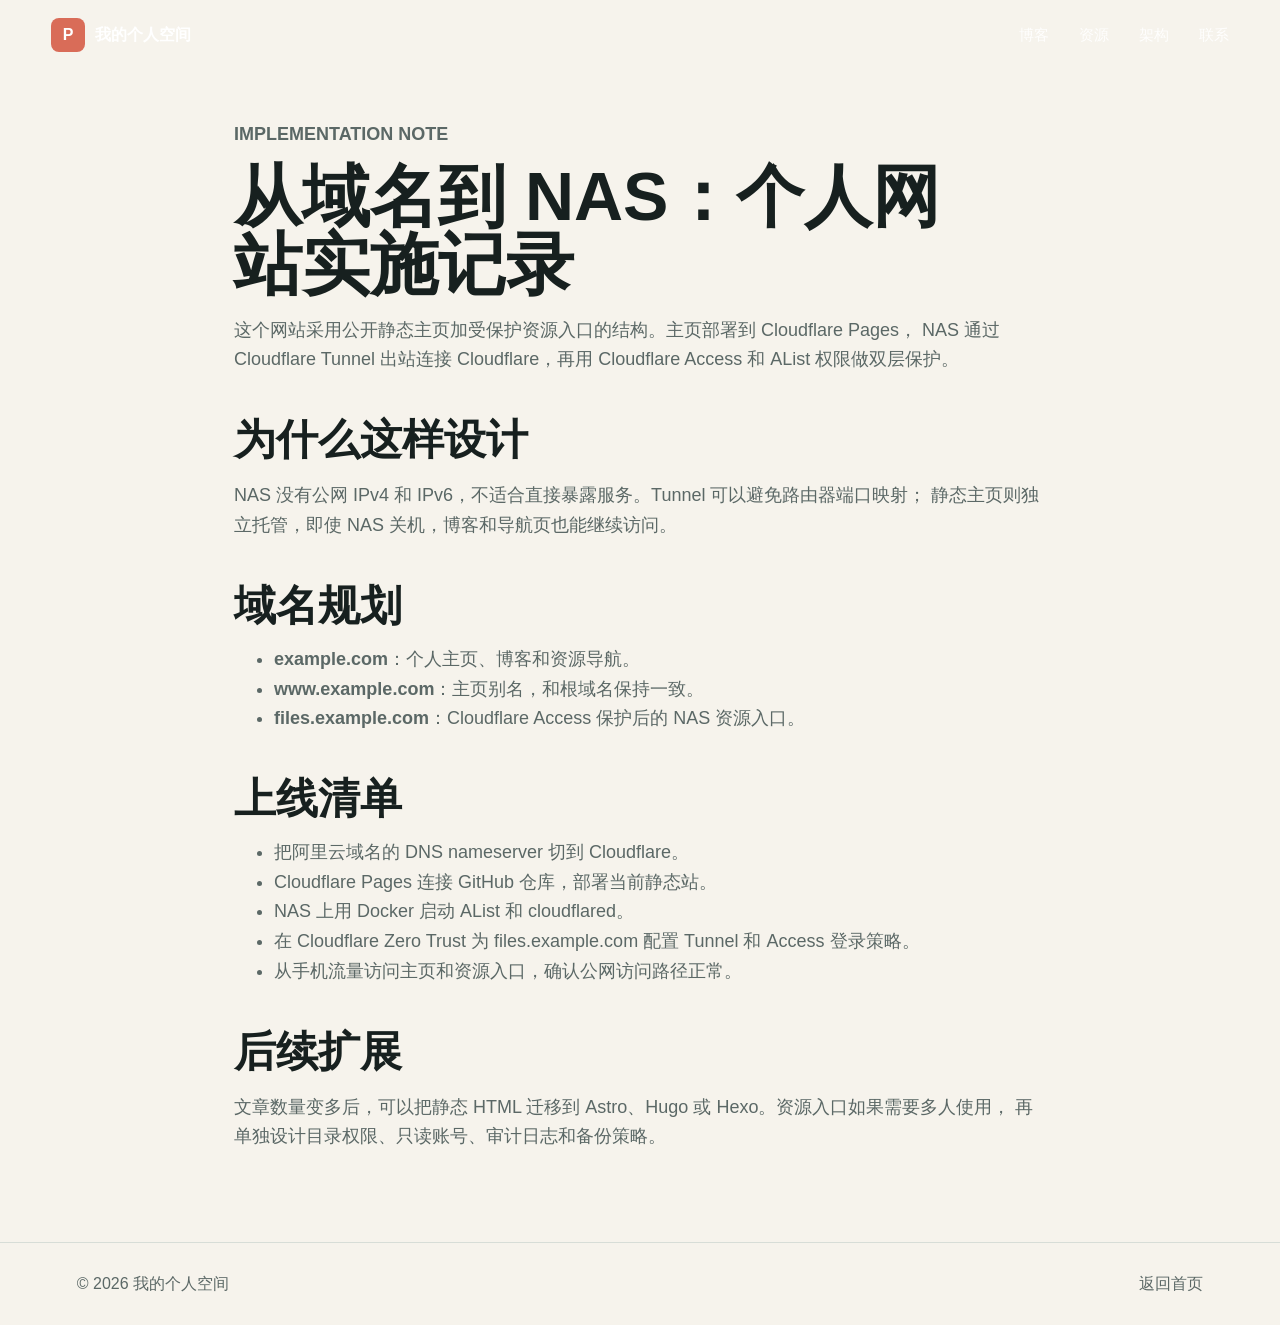
==== posts/domain-nas-site.html @ 6c59c8fc "Implement personal site deployment baseline" ====
﻿<!doctype html>
<html lang="zh-CN">
<head>
  <meta charset="utf-8">
  <meta name="viewport" content="width=device-width, initial-scale=1">
  <meta name="description" content="个人网站、Cloudflare Pages、Cloudflare Tunnel、NAS 与 AList 的实施记录。">
  <title>从域名到 NAS：个人网站实施记录</title>
  <link rel="stylesheet" href="../styles.css">
  <style>
    .article {
      max-width: 860px;
      margin: 0 auto;
      padding: 120px 24px 72px;
    }

    .article h1 {
      color: var(--ink);
      font-size: clamp(36px, 6vw, 68px);
    }

    .article p,
    .article li {
      color: var(--muted);
      font-size: 18px;
    }

    .article a {
      color: var(--teal-dark);
      font-weight: 800;
    }

    .article-section {
      margin-top: 42px;
    }

    .article-section h2 {
      font-size: clamp(26px, 4vw, 42px);
    }
  </style>
</head>
<body>
  <header class="site-header is-scrolled" aria-label="主导航">
    <a class="brand" href="../index.html#home" aria-label="返回首页">
      <span class="brand-mark">P</span>
      <span class="brand-text">我的个人空间</span>
    </a>
    <nav class="nav-links" aria-label="页面导航">
      <a href="../index.html#blog">博客</a>
      <a href="../index.html#resources">资源</a>
      <a href="../index.html#deploy">架构</a>
      <a href="../index.html#contact">联系</a>
    </nav>
  </header>

  <main class="article">
    <p class="eyebrow">Implementation note</p>
    <h1>从域名到 NAS：个人网站实施记录</h1>
    <p>
      这个网站采用公开静态主页加受保护资源入口的结构。主页部署到 Cloudflare Pages，
      NAS 通过 Cloudflare Tunnel 出站连接 Cloudflare，再用 Cloudflare Access 和 AList 权限做双层保护。
    </p>

    <section class="article-section">
      <h2>为什么这样设计</h2>
      <p>
        NAS 没有公网 IPv4 和 IPv6，不适合直接暴露服务。Tunnel 可以避免路由器端口映射；
        静态主页则独立托管，即使 NAS 关机，博客和导航页也能继续访问。
      </p>
    </section>

    <section class="article-section">
      <h2>域名规划</h2>
      <ul>
        <li><strong>example.com</strong>：个人主页、博客和资源导航。</li>
        <li><strong>www.example.com</strong>：主页别名，和根域名保持一致。</li>
        <li><strong>files.example.com</strong>：Cloudflare Access 保护后的 NAS 资源入口。</li>
      </ul>
    </section>

    <section class="article-section">
      <h2>上线清单</h2>
      <ul>
        <li>把阿里云域名的 DNS nameserver 切到 Cloudflare。</li>
        <li>Cloudflare Pages 连接 GitHub 仓库，部署当前静态站。</li>
        <li>NAS 上用 Docker 启动 AList 和 cloudflared。</li>
        <li>在 Cloudflare Zero Trust 为 files.example.com 配置 Tunnel 和 Access 登录策略。</li>
        <li>从手机流量访问主页和资源入口，确认公网访问路径正常。</li>
      </ul>
    </section>

    <section class="article-section">
      <h2>后续扩展</h2>
      <p>
        文章数量变多后，可以把静态 HTML 迁移到 Astro、Hugo 或 Hexo。资源入口如果需要多人使用，
        再单独设计目录权限、只读账号、审计日志和备份策略。
      </p>
    </section>
  </main>

  <footer class="site-footer">
    <span>&copy; <span id="year"></span> 我的个人空间</span>
    <a href="../index.html#home">返回首页</a>
  </footer>

  <script src="../script.js"></script>
</body>
</html>
---- styles.css ----
﻿:root {
  color-scheme: light;
  --ink: #17201f;
  --muted: #5b6866;
  --paper: #f6f3ec;
  --panel: #ffffff;
  --mist: #e8efeb;
  --teal: #0f766e;
  --teal-dark: #0b4f4a;
  --coral: #d96c58;
  --line: #d7ddd7;
  --shadow: 0 18px 46px rgba(22, 34, 31, 0.13);
}

* {
  box-sizing: border-box;
}

html {
  scroll-behavior: smooth;
}

body {
  margin: 0;
  font-family: Inter, "Segoe UI", "Microsoft YaHei", Arial, sans-serif;
  color: var(--ink);
  background: var(--paper);
  line-height: 1.65;
}

a {
  color: inherit;
  text-decoration: none;
}

.site-header {
  position: fixed;
  z-index: 20;
  top: 0;
  left: 0;
  right: 0;
  display: flex;
  align-items: center;
  justify-content: space-between;
  gap: 24px;
  padding: 18px clamp(18px, 4vw, 56px);
  color: #fff;
  transition: background 180ms ease, box-shadow 180ms ease, color 180ms ease;
}

.site-header.is-scrolled {
  color: var(--ink);
  background: rgba(246, 243, 236, 0.93);
  box-shadow: 0 1px 0 rgba(24, 32, 31, 0.08);
  backdrop-filter: blur(14px);
}

.brand {
  display: inline-flex;
  align-items: center;
  gap: 10px;
  min-width: 0;
  font-weight: 800;
}

.brand-mark {
  display: grid;
  place-items: center;
  width: 34px;
  height: 34px;
  border-radius: 8px;
  background: var(--coral);
  color: #fff;
}

.brand-text {
  white-space: nowrap;
}

.nav-links {
  display: flex;
  align-items: center;
  gap: clamp(12px, 2.8vw, 30px);
  font-size: 15px;
}

.nav-links a {
  opacity: 0.9;
}

.nav-links a:hover {
  opacity: 1;
}

.hero {
  position: relative;
  min-height: 92vh;
  display: grid;
  align-items: center;
  overflow: hidden;
  padding: 120px clamp(20px, 6vw, 84px) 64px;
}

.hero-image {
  position: absolute;
  inset: 0;
  width: 100%;
  height: 100%;
  object-fit: cover;
}

.hero-shade {
  position: absolute;
  inset: 0;
  background:
    linear-gradient(90deg, rgba(10, 25, 22, 0.92) 0%, rgba(10, 25, 22, 0.68) 46%, rgba(10, 25, 22, 0.18) 100%),
    linear-gradient(0deg, rgba(10, 25, 22, 0.42), rgba(10, 25, 22, 0.04));
}

.hero-content {
  position: relative;
  z-index: 1;
  max-width: 760px;
  color: #fff;
}

.eyebrow {
  margin: 0 0 12px;
  color: var(--coral);
  font-size: 13px;
  font-weight: 800;
  letter-spacing: 0;
  text-transform: uppercase;
}

h1,
h2,
h3,
p {
  overflow-wrap: anywhere;
}

h1 {
  margin: 0;
  max-width: 760px;
  font-size: clamp(42px, 7vw, 88px);
  line-height: 1;
  letter-spacing: 0;
}

h2 {
  margin: 0;
  font-size: clamp(30px, 4vw, 52px);
  line-height: 1.1;
  letter-spacing: 0;
}

h3 {
  margin: 8px 0 12px;
  font-size: 22px;
  line-height: 1.25;
}

.hero-copy {
  max-width: 650px;
  margin: 24px 0 0;
  color: rgba(255, 255, 255, 0.9);
  font-size: clamp(17px, 2vw, 22px);
}

.hero-actions,
.contact-links {
  display: flex;
  flex-wrap: wrap;
  gap: 12px;
  margin-top: 32px;
}

.button,
.contact-links a {
  display: inline-flex;
  align-items: center;
  justify-content: center;
  min-height: 46px;
  padding: 11px 18px;
  border-radius: 8px;
  font-weight: 800;
  border: 1px solid transparent;
}

.button.primary {
  background: var(--coral);
  color: #fff;
}

.button.secondary {
  background: rgba(255, 255, 255, 0.13);
  color: #fff;
  border-color: rgba(255, 255, 255, 0.34);
}

.button.secondary-dark {
  color: var(--teal-dark);
  background: #f8faf8;
  border-color: var(--line);
}

.button:hover,
.contact-links a:hover,
.text-link:hover {
  transform: translateY(-1px);
}

.section {
  padding: clamp(64px, 9vw, 112px) clamp(20px, 6vw, 84px);
}

.section-heading {
  max-width: 780px;
  margin-bottom: 30px;
}

.content-grid,
.resource-layout {
  display: grid;
  grid-template-columns: repeat(3, minmax(0, 1fr));
  gap: 18px;
}

.feature-card,
.resource-card {
  min-height: 245px;
  padding: 24px;
  border-radius: 8px;
  background: var(--panel);
  box-shadow: var(--shadow);
}

.feature-card p,
.resource-card p,
.architecture-note {
  color: var(--muted);
}

.card-kicker {
  margin: 0;
  color: var(--teal);
  font-weight: 800;
  font-size: 13px;
  text-transform: uppercase;
}

.text-link {
  display: inline-flex;
  margin-top: 8px;
  color: var(--teal-dark);
  font-weight: 800;
}

.tinted {
  background: var(--mist);
}

.resource-layout {
  grid-template-columns: repeat(2, minmax(0, 1fr));
}

.resource-icon {
  display: inline-grid;
  place-items: center;
  width: 48px;
  height: 48px;
  border-radius: 8px;
  background: var(--teal-dark);
  color: #fff;
  font-size: 13px;
  font-weight: 900;
}

.resource-card .button {
  margin-top: 10px;
}

.architecture-section {
  color: #fff;
  background: var(--teal-dark);
}

.architecture-section .eyebrow,
.architecture-note,
.route-panel span {
  color: rgba(255, 255, 255, 0.74);
}

.route-panel {
  max-width: 980px;
  padding: 6px 0;
}

.route-panel div {
  display: flex;
  justify-content: space-between;
  gap: 18px;
  padding: 18px 0;
  border-bottom: 1px solid rgba(255, 255, 255, 0.22);
}

.architecture-note {
  max-width: 820px;
  margin: 28px 0 0;
  font-size: 17px;
}

.contact-section {
  background: #fff;
}

.contact-links {
  margin-top: 0;
}

.contact-links a {
  color: var(--teal-dark);
  border-color: var(--line);
  background: #f8faf8;
}

.site-footer {
  display: flex;
  justify-content: space-between;
  gap: 16px;
  padding: 28px clamp(20px, 6vw, 84px);
  color: var(--muted);
  border-top: 1px solid var(--line);
}

@media (max-width: 880px) {
  .site-header {
    align-items: flex-start;
    flex-direction: column;
    gap: 12px;
    padding: 14px 18px;
  }

  .nav-links {
    width: 100%;
    justify-content: space-between;
    gap: 8px;
    font-size: 14px;
  }

  .hero {
    min-height: 88vh;
    padding: 142px 20px 56px;
  }

  .hero-shade {
    background: linear-gradient(90deg, rgba(10, 25, 22, 0.9), rgba(10, 25, 22, 0.46));
  }

  .content-grid,
  .resource-layout {
    grid-template-columns: 1fr;
  }

  .feature-card,
  .resource-card {
    min-height: 0;
  }

  .route-panel div,
  .site-footer {
    flex-direction: column;
    gap: 6px;
  }
}

@media (max-width: 460px) {
  .brand-text {
    max-width: 220px;
    overflow: hidden;
    text-overflow: ellipsis;
  }

  .button,
  .contact-links a {
    width: 100%;
  }
}
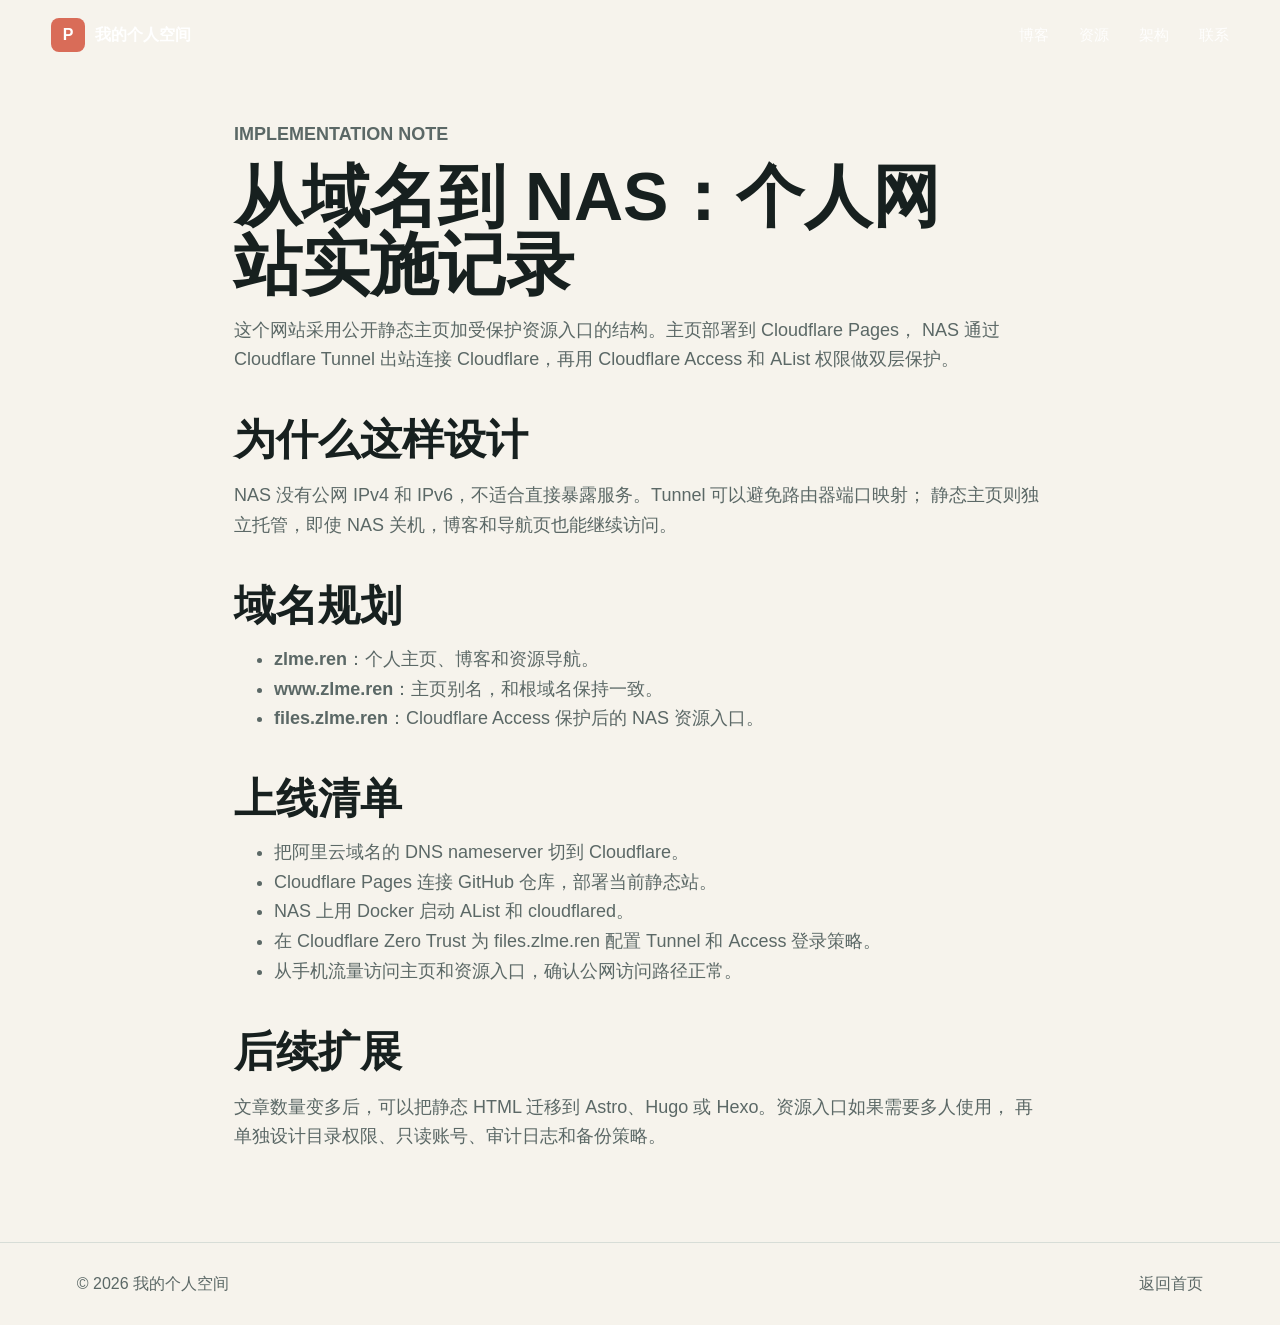
==== commit 8045305e: "Configure site domain for zlme.ren" ====
--- a/posts/domain-nas-site.html
+++ b/posts/domain-nas-site.html
@@ -1,4 +1,4 @@
-﻿<!doctype html>
+<!doctype html>
 <html lang="zh-CN">
 <head>
   <meta charset="utf-8">
@@ -71,9 +71,9 @@
     <section class="article-section">
       <h2>域名规划</h2>
       <ul>
-        <li><strong>example.com</strong>：个人主页、博客和资源导航。</li>
-        <li><strong>www.example.com</strong>：主页别名，和根域名保持一致。</li>
-        <li><strong>files.example.com</strong>：Cloudflare Access 保护后的 NAS 资源入口。</li>
+        <li><strong>zlme.ren</strong>：个人主页、博客和资源导航。</li>
+        <li><strong>www.zlme.ren</strong>：主页别名，和根域名保持一致。</li>
+        <li><strong>files.zlme.ren</strong>：Cloudflare Access 保护后的 NAS 资源入口。</li>
       </ul>
     </section>
 
@@ -83,7 +83,7 @@
         <li>把阿里云域名的 DNS nameserver 切到 Cloudflare。</li>
         <li>Cloudflare Pages 连接 GitHub 仓库，部署当前静态站。</li>
         <li>NAS 上用 Docker 启动 AList 和 cloudflared。</li>
-        <li>在 Cloudflare Zero Trust 为 files.example.com 配置 Tunnel 和 Access 登录策略。</li>
+        <li>在 Cloudflare Zero Trust 为 files.zlme.ren 配置 Tunnel 和 Access 登录策略。</li>
         <li>从手机流量访问主页和资源入口，确认公网访问路径正常。</li>
       </ul>
     </section>
